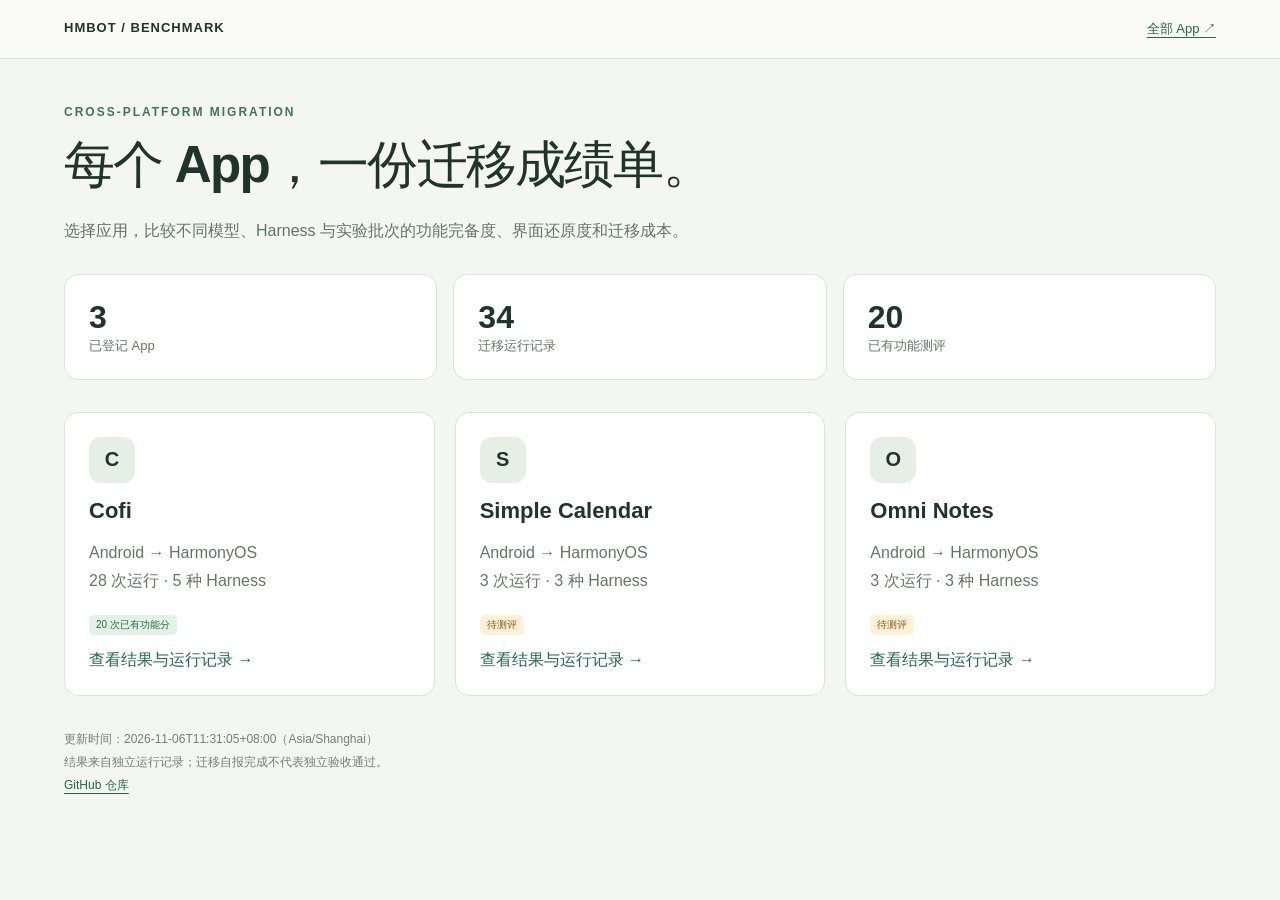
==== index.html @ f2e23b02 "Add app directory, result filters, metric sorting and score highlights" ====
<!doctype html><html lang="zh-CN"><head><meta charset="utf-8"><meta name="viewport" content="width=device-width,initial-scale=1"><title>迁移测评 · App 目录 · HMBot Benchmark</title><link rel="stylesheet" href="assets/dashboard.css"><script defer src="assets/dashboard.js"></script></head><body><header><strong>HMBOT / BENCHMARK</strong><a href="index.html">全部 App ↗</a></header><main><div class="eyebrow">CROSS-PLATFORM MIGRATION</div><h1>每个 App，一份迁移成绩单。</h1><p class="intro">选择应用，比较不同模型、Harness 与实验批次的功能完备度、界面还原度和迁移成本。</p><div class="summary"><article><b>3</b><span>已登记 App</span></article><article><b>34</b><span>迁移运行记录</span></article><article><b>20</b><span>已有功能测评</span></article></div><div class="app-grid"><a class="app-card" href="experiments/cofi-android-harmony.html"><span class="app-icon">C</span><h2>Cofi</h2><p>Android → HarmonyOS<br>28 次运行 · 5 种 Harness</p><div><span class="badge good">20 次已有功能分</span></div><span class="arrow">查看结果与运行记录 →</span></a><a class="app-card" href="experiments/simple-calendar-android-harmony.html"><span class="app-icon">S</span><h2>Simple Calendar</h2><p>Android → HarmonyOS<br>3 次运行 · 3 种 Harness</p><div><span class="badge warn">待测评</span></div><span class="arrow">查看结果与运行记录 →</span></a><a class="app-card" href="experiments/omni-notes-android-harmony.html"><span class="app-icon">O</span><h2>Omni Notes</h2><p>Android → HarmonyOS<br>3 次运行 · 3 种 Harness</p><div><span class="badge warn">待测评</span></div><span class="arrow">查看结果与运行记录 →</span></a></div><footer>更新时间：2026-11-06T11:31:05+08:00（Asia/Shanghai）<br>结果来自独立运行记录；迁移自报完成不代表独立验收通过。<br><a href="https://github.com/mig-everything/hmbot-benchmark-dashboard">GitHub 仓库</a></footer></main></body></html>
---- assets/dashboard.css ----
:root{font-family:Inter,-apple-system,BlinkMacSystemFont,"Segoe UI",sans-serif;color:#20342e;background:#f4f6f3;font-synthesis:none}*{box-sizing:border-box}body{margin:0}a{color:#236650;text-underline-offset:4px}header{border-bottom:1px solid #dbe3db;padding:20px max(24px,5vw);display:flex;justify-content:space-between;gap:20px;font-size:13px;background:#fafbf8}header strong{letter-spacing:1px}main{max-width:1600px;margin:auto;padding:46px max(24px,5vw)}.eyebrow{font-size:12px;letter-spacing:2px;color:#42735d;font-weight:700}h1{font-size:clamp(32px,4vw,52px);letter-spacing:-1.8px;margin:12px 0 16px}h2{font-size:22px;margin:0 0 12px}.intro{color:#62756b;line-height:1.85;max-width:900px}.summary{display:grid;grid-template-columns:repeat(3,1fr);gap:16px;margin:28px 0}.summary article,.app-card{padding:24px;background:white;border:1px solid #dae4d9;border-radius:14px}.summary b{font-size:32px;display:block;font-variant-numeric:tabular-nums}.summary span{color:#62756b;font-size:13px}.app-grid{display:grid;grid-template-columns:repeat(auto-fit,minmax(min(100%,280px),1fr));gap:20px;margin:32px 0}.app-card{display:flex;flex-direction:column;gap:15px;color:inherit;text-decoration:none;transition:transform .15s,border-color .15s}.app-card:hover{transform:translateY(-3px);border-color:#36795b}.app-card h2{margin:0}.app-card p{margin:0;color:#62756b;line-height:1.8}.app-card .arrow{margin-top:auto;color:#236650;font-weight:650}.app-icon{width:46px;height:46px;border-radius:12px;background:#e6efe6;display:grid;place-items:center;font-size:20px;font-weight:700}.toolbar{padding:20px;background:#fff;border:1px solid #dae4d9;border-radius:14px;display:flex;gap:16px;flex-wrap:wrap;align-items:end;margin:24px 0 16px}label{display:flex;flex-direction:column;gap:8px;font-size:12px;color:#62756b}select,input,button{font:inherit;font-size:14px;border:1px solid #cbd7cc;background:#fff;color:#20342e;border-radius:7px;padding:10px;min-height:42px}select{max-width:230px}button{cursor:pointer}button:hover{background:#edf3ec}input{width:200px}.result-meta{display:flex;justify-content:space-between;gap:16px;flex-wrap:wrap;color:#62756b;font-size:13px;margin:18px 0}.table-wrap{overflow:auto;border:1px solid #dbe3db;border-radius:14px;background:#fff}table{border-collapse:collapse;width:100%;min-width:1130px;text-align:left}th{font-size:12px;white-space:nowrap;color:#62756b;background:#eaf0e8;padding:16px;border-bottom:1px solid #dbe3db}td{padding:19px 16px;border-bottom:1px solid #edf1eb;font-size:13px;vertical-align:top;line-height:1.6}tbody tr:last-child td{border-bottom:0}tbody tr:hover{background:#fafcf8}small{display:block;color:#718076;margin-top:5px;font-size:11px}code{font-size:11px;overflow-wrap:anywhere}.score{font-size:20px;font-weight:750;font-variant-numeric:tabular-nums;white-space:nowrap}.score.high{color:#1f7951}.score.mid{color:#956716}.score.low{color:#aa4f43}.score small{font-weight:400;font-size:10px}.numeric{white-space:nowrap;font-variant-numeric:tabular-nums;font-weight:600}.missing{color:#859087;font-size:12px;font-weight:400}.badge{display:inline-block;border-radius:5px;padding:3px 7px;font-size:10px;background:#eef1ee;color:#637468;margin:4px 4px 0 0;white-space:nowrap}.badge.warn{background:#fff0d8;color:#8a5c17}.badge.danger{background:#f9e9e5;color:#9c493e}.badge.good{background:#e4f1e6;color:#287047}.badge.harness{background:#e8edf8;color:#4a6088}.bar{width:88px;height:4px;border-radius:3px;background:#e9eee7;margin-top:9px;overflow:hidden}.bar span{display:block;height:100%;background:#6c9b77}.record-details{min-width:210px;max-width:330px;color:#62756b}summary{cursor:pointer;color:#38664f}.record-details p{margin:12px 0;font-size:12px}.empty{padding:48px;text-align:center;color:#62756b;border:1px dashed #cbd7cc;border-radius:14px;background:white}.legend{font-size:12px;color:#62756b;line-height:1.8;margin:18px 0}.method{margin-top:32px;padding:24px;border:1px solid #dae4d9;border-radius:14px;background:#fafbf8;line-height:1.9;font-size:13px;color:#62756b}footer{margin-top:28px;font-size:12px;color:#718076;line-height:1.9}.sort-head{border:0;min-height:0;padding:0;background:transparent;color:inherit;font-size:12px;text-align:left}.sort-head:hover{background:transparent;color:#236650}.sort-head.active{color:#1f6749;font-weight:750}:focus-visible{outline:3px solid #8ab89b;outline-offset:3px}[hidden]{display:none!important}@media(max-width:700px){main{padding:30px 18px}header{padding:18px}.summary{gap:8px}.summary article{padding:16px}.summary b{font-size:26px}.toolbar{gap:12px;padding:16px}.toolbar label{flex:1 1 130px}select,input{max-width:100%;width:100%}.intro{font-size:14px}}
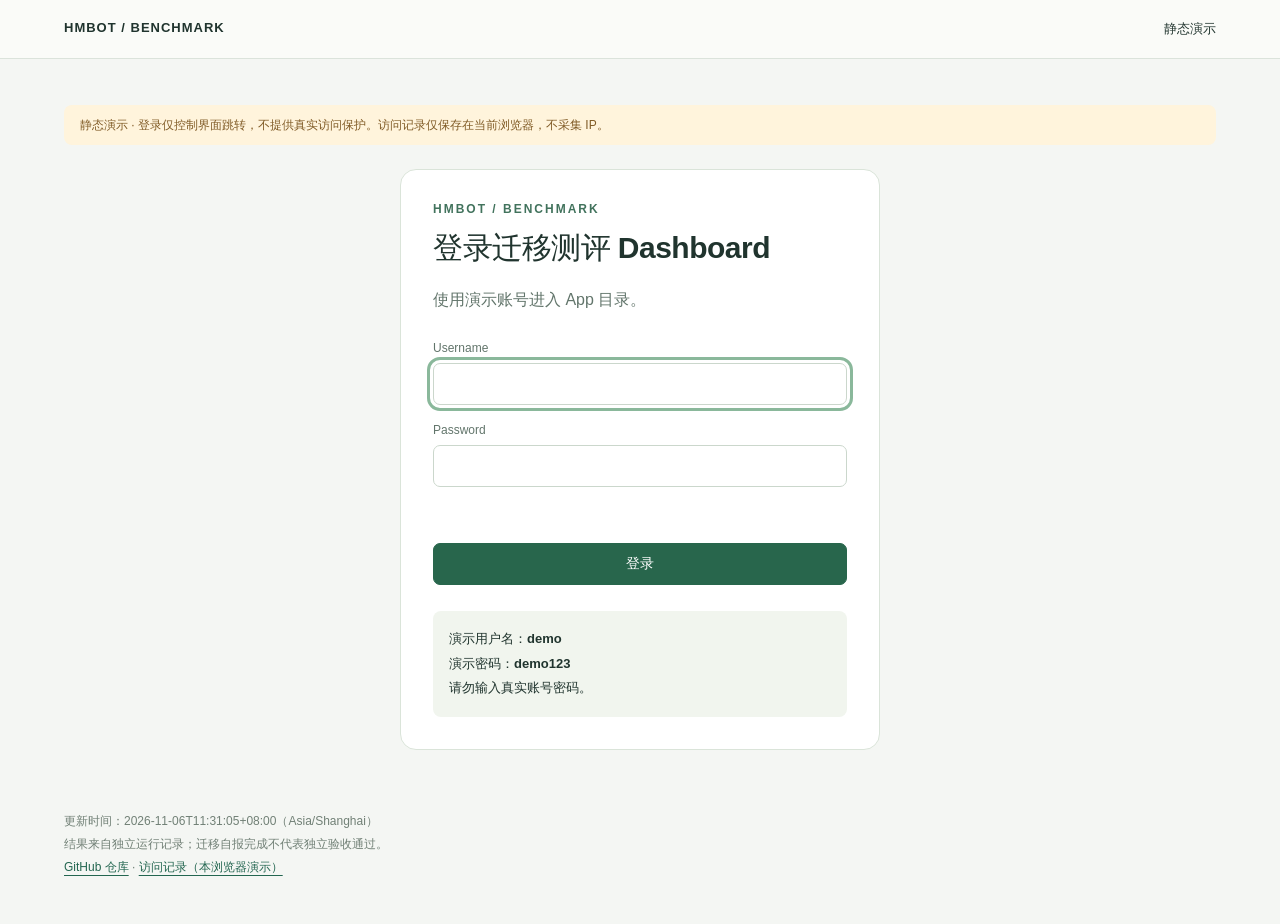
==== commit 7d1affeb: "Add static demo login and browser-local visit history" ====
--- a/index.html
+++ b/index.html
@@ -1 +1 @@
-<!doctype html><html lang="zh-CN"><head><meta charset="utf-8"><meta name="viewport" content="width=device-width,initial-scale=1"><title>迁移测评 · App 目录 · HMBot Benchmark</title><link rel="stylesheet" href="assets/dashboard.css"><script defer src="assets/dashboard.js"></script></head><body><header><strong>HMBOT / BENCHMARK</strong><a href="index.html">全部 App ↗</a></header><main><div class="eyebrow">CROSS-PLATFORM MIGRATION</div><h1>每个 App，一份迁移成绩单。</h1><p class="intro">选择应用，比较不同模型、Harness 与实验批次的功能完备度、界面还原度和迁移成本。</p><div class="summary"><article><b>3</b><span>已登记 App</span></article><article><b>34</b><span>迁移运行记录</span></article><article><b>20</b><span>已有功能测评</span></article></div><div class="app-grid"><a class="app-card" href="experiments/cofi-android-harmony.html"><span class="app-icon">C</span><h2>Cofi</h2><p>Android → HarmonyOS<br>28 次运行 · 5 种 Harness</p><div><span class="badge good">20 次已有功能分</span></div><span class="arrow">查看结果与运行记录 →</span></a><a class="app-card" href="experiments/simple-calendar-android-harmony.html"><span class="app-icon">S</span><h2>Simple Calendar</h2><p>Android → HarmonyOS<br>3 次运行 · 3 种 Harness</p><div><span class="badge warn">待测评</span></div><span class="arrow">查看结果与运行记录 →</span></a><a class="app-card" href="experiments/omni-notes-android-harmony.html"><span class="app-icon">O</span><h2>Omni Notes</h2><p>Android → HarmonyOS<br>3 次运行 · 3 种 Harness</p><div><span class="badge warn">待测评</span></div><span class="arrow">查看结果与运行记录 →</span></a></div><footer>更新时间：2026-11-06T11:31:05+08:00（Asia/Shanghai）<br>结果来自独立运行记录；迁移自报完成不代表独立验收通过。<br><a href="https://github.com/mig-everything/hmbot-benchmark-dashboard">GitHub 仓库</a></footer></main></body></html>+<!doctype html><html lang="zh-CN"><head><meta charset="utf-8"><meta name="viewport" content="width=device-width,initial-scale=1"><title>迁移测评 · App 目录 · HMBot Benchmark</title><link rel="stylesheet" href="assets/dashboard.css"><script src="assets/demo-access.js"></script><script defer src="assets/dashboard.js"></script></head><body><header><strong>HMBOT / BENCHMARK</strong><a href="index.html">全部 App ↗</a></header><main><div class="demo-notice">静态演示 · 登录仅控制界面跳转，不提供真实访问保护。访问记录仅保存在当前浏览器，不采集 IP。</div><div class="eyebrow">CROSS-PLATFORM MIGRATION</div><h1>每个 App，一份迁移成绩单。</h1><p class="intro">选择应用，比较不同模型、Harness 与实验批次的功能完备度、界面还原度和迁移成本。</p><div class="summary"><article><b>3</b><span>已登记 App</span></article><article><b>34</b><span>迁移运行记录</span></article><article><b>20</b><span>已有功能测评</span></article></div><div class="app-grid"><a class="app-card" href="experiments/cofi-android-harmony.html"><span class="app-icon">C</span><h2>Cofi</h2><p>Android → HarmonyOS<br>28 次运行 · 5 种 Harness</p><div><span class="badge good">20 次已有功能分</span></div><span class="arrow">查看结果与运行记录 →</span></a><a class="app-card" href="experiments/simple-calendar-android-harmony.html"><span class="app-icon">S</span><h2>Simple Calendar</h2><p>Android → HarmonyOS<br>3 次运行 · 3 种 Harness</p><div><span class="badge warn">待测评</span></div><span class="arrow">查看结果与运行记录 →</span></a><a class="app-card" href="experiments/omni-notes-android-harmony.html"><span class="app-icon">O</span><h2>Omni Notes</h2><p>Android → HarmonyOS<br>3 次运行 · 3 种 Harness</p><div><span class="badge warn">待测评</span></div><span class="arrow">查看结果与运行记录 →</span></a></div><footer>更新时间：2026-11-06T11:31:05+08:00（Asia/Shanghai）<br>结果来自独立运行记录；迁移自报完成不代表独立验收通过。<br><a href="https://github.com/mig-everything/hmbot-benchmark-dashboard">GitHub 仓库</a> · <a href="access-logs.html">访问记录（本浏览器演示）</a><button type="button" data-demo-logout>退出演示账号</button></footer></main></body></html>
--- a/assets/dashboard.css
+++ b/assets/dashboard.css
@@ -1 +1,2 @@
 :root{font-family:Inter,-apple-system,BlinkMacSystemFont,"Segoe UI",sans-serif;color:#20342e;background:#f4f6f3;font-synthesis:none}*{box-sizing:border-box}body{margin:0}a{color:#236650;text-underline-offset:4px}header{border-bottom:1px solid #dbe3db;padding:20px max(24px,5vw);display:flex;justify-content:space-between;gap:20px;font-size:13px;background:#fafbf8}header strong{letter-spacing:1px}main{max-width:1600px;margin:auto;padding:46px max(24px,5vw)}.eyebrow{font-size:12px;letter-spacing:2px;color:#42735d;font-weight:700}h1{font-size:clamp(32px,4vw,52px);letter-spacing:-1.8px;margin:12px 0 16px}h2{font-size:22px;margin:0 0 12px}.intro{color:#62756b;line-height:1.85;max-width:900px}.summary{display:grid;grid-template-columns:repeat(3,1fr);gap:16px;margin:28px 0}.summary article,.app-card{padding:24px;background:white;border:1px solid #dae4d9;border-radius:14px}.summary b{font-size:32px;display:block;font-variant-numeric:tabular-nums}.summary span{color:#62756b;font-size:13px}.app-grid{display:grid;grid-template-columns:repeat(auto-fit,minmax(min(100%,280px),1fr));gap:20px;margin:32px 0}.app-card{display:flex;flex-direction:column;gap:15px;color:inherit;text-decoration:none;transition:transform .15s,border-color .15s}.app-card:hover{transform:translateY(-3px);border-color:#36795b}.app-card h2{margin:0}.app-card p{margin:0;color:#62756b;line-height:1.8}.app-card .arrow{margin-top:auto;color:#236650;font-weight:650}.app-icon{width:46px;height:46px;border-radius:12px;background:#e6efe6;display:grid;place-items:center;font-size:20px;font-weight:700}.toolbar{padding:20px;background:#fff;border:1px solid #dae4d9;border-radius:14px;display:flex;gap:16px;flex-wrap:wrap;align-items:end;margin:24px 0 16px}label{display:flex;flex-direction:column;gap:8px;font-size:12px;color:#62756b}select,input,button{font:inherit;font-size:14px;border:1px solid #cbd7cc;background:#fff;color:#20342e;border-radius:7px;padding:10px;min-height:42px}select{max-width:230px}button{cursor:pointer}button:hover{background:#edf3ec}input{width:200px}.result-meta{display:flex;justify-content:space-between;gap:16px;flex-wrap:wrap;color:#62756b;font-size:13px;margin:18px 0}.table-wrap{overflow:auto;border:1px solid #dbe3db;border-radius:14px;background:#fff}table{border-collapse:collapse;width:100%;min-width:1130px;text-align:left}th{font-size:12px;white-space:nowrap;color:#62756b;background:#eaf0e8;padding:16px;border-bottom:1px solid #dbe3db}td{padding:19px 16px;border-bottom:1px solid #edf1eb;font-size:13px;vertical-align:top;line-height:1.6}tbody tr:last-child td{border-bottom:0}tbody tr:hover{background:#fafcf8}small{display:block;color:#718076;margin-top:5px;font-size:11px}code{font-size:11px;overflow-wrap:anywhere}.score{font-size:20px;font-weight:750;font-variant-numeric:tabular-nums;white-space:nowrap}.score.high{color:#1f7951}.score.mid{color:#956716}.score.low{color:#aa4f43}.score small{font-weight:400;font-size:10px}.numeric{white-space:nowrap;font-variant-numeric:tabular-nums;font-weight:600}.missing{color:#859087;font-size:12px;font-weight:400}.badge{display:inline-block;border-radius:5px;padding:3px 7px;font-size:10px;background:#eef1ee;color:#637468;margin:4px 4px 0 0;white-space:nowrap}.badge.warn{background:#fff0d8;color:#8a5c17}.badge.danger{background:#f9e9e5;color:#9c493e}.badge.good{background:#e4f1e6;color:#287047}.badge.harness{background:#e8edf8;color:#4a6088}.bar{width:88px;height:4px;border-radius:3px;background:#e9eee7;margin-top:9px;overflow:hidden}.bar span{display:block;height:100%;background:#6c9b77}.record-details{min-width:210px;max-width:330px;color:#62756b}summary{cursor:pointer;color:#38664f}.record-details p{margin:12px 0;font-size:12px}.empty{padding:48px;text-align:center;color:#62756b;border:1px dashed #cbd7cc;border-radius:14px;background:white}.legend{font-size:12px;color:#62756b;line-height:1.8;margin:18px 0}.method{margin-top:32px;padding:24px;border:1px solid #dae4d9;border-radius:14px;background:#fafbf8;line-height:1.9;font-size:13px;color:#62756b}footer{margin-top:28px;font-size:12px;color:#718076;line-height:1.9}.sort-head{border:0;min-height:0;padding:0;background:transparent;color:inherit;font-size:12px;text-align:left}.sort-head:hover{background:transparent;color:#236650}.sort-head.active{color:#1f6749;font-weight:750}:focus-visible{outline:3px solid #8ab89b;outline-offset:3px}[hidden]{display:none!important}@media(max-width:700px){main{padding:30px 18px}header{padding:18px}.summary{gap:8px}.summary article{padding:16px}.summary b{font-size:26px}.toolbar{gap:12px;padding:16px}.toolbar label{flex:1 1 130px}select,input{max-width:100%;width:100%}.intro{font-size:14px}}
+.demo-locked body{display:none}.demo-notice{font-size:12px;line-height:1.7;padding:10px 16px;background:#fff4dc;color:#805b26;border-radius:8px;margin-bottom:24px}.login-wrap{max-width:480px;margin:24px auto 60px;padding:32px;border:1px solid #dae4d9;border-radius:16px;background:white}.login-wrap h1{font-size:30px;letter-spacing:-.5px}.login-wrap form{display:grid;gap:18px;margin:26px 0}.login-wrap input{width:100%}.primary{background:#28664c;color:#fff;border-color:#28664c;font-weight:650}.primary:hover{background:#1e503a}.login-error{color:#a23c33;font-size:13px;min-height:20px;margin:0}.demo-account{background:#f1f5ee;padding:16px;border-radius:8px;line-height:1.9;font-size:13px}footer button{min-height:0;padding:3px 8px;font-size:12px;margin-left:10px}.log-actions{display:flex;gap:20px;justify-content:space-between;align-items:center;margin:24px 0;color:#62756b;font-size:13px}
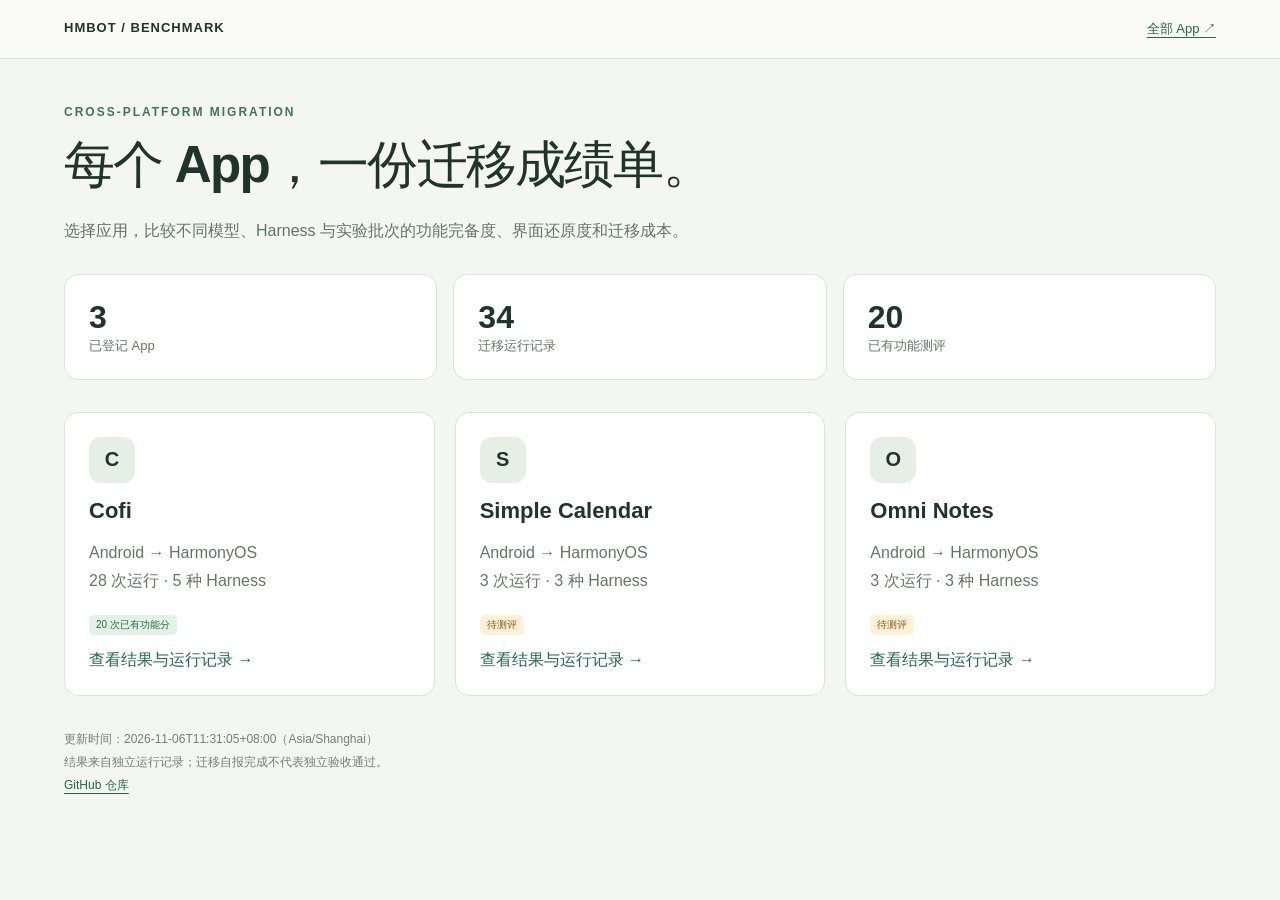
==== commit c99f5352: "Revert "Add static demo login and browser-local visit history" This reverts commit 7d1affebc52485477" ====
--- a/index.html
+++ b/index.html
@@ -1 +1 @@
-<!doctype html><html lang="zh-CN"><head><meta charset="utf-8"><meta name="viewport" content="width=device-width,initial-scale=1"><title>迁移测评 · App 目录 · HMBot Benchmark</title><link rel="stylesheet" href="assets/dashboard.css"><script src="assets/demo-access.js"></script><script defer src="assets/dashboard.js"></script></head><body><header><strong>HMBOT / BENCHMARK</strong><a href="index.html">全部 App ↗</a></header><main><div class="demo-notice">静态演示 · 登录仅控制界面跳转，不提供真实访问保护。访问记录仅保存在当前浏览器，不采集 IP。</div><div class="eyebrow">CROSS-PLATFORM MIGRATION</div><h1>每个 App，一份迁移成绩单。</h1><p class="intro">选择应用，比较不同模型、Harness 与实验批次的功能完备度、界面还原度和迁移成本。</p><div class="summary"><article><b>3</b><span>已登记 App</span></article><article><b>34</b><span>迁移运行记录</span></article><article><b>20</b><span>已有功能测评</span></article></div><div class="app-grid"><a class="app-card" href="experiments/cofi-android-harmony.html"><span class="app-icon">C</span><h2>Cofi</h2><p>Android → HarmonyOS<br>28 次运行 · 5 种 Harness</p><div><span class="badge good">20 次已有功能分</span></div><span class="arrow">查看结果与运行记录 →</span></a><a class="app-card" href="experiments/simple-calendar-android-harmony.html"><span class="app-icon">S</span><h2>Simple Calendar</h2><p>Android → HarmonyOS<br>3 次运行 · 3 种 Harness</p><div><span class="badge warn">待测评</span></div><span class="arrow">查看结果与运行记录 →</span></a><a class="app-card" href="experiments/omni-notes-android-harmony.html"><span class="app-icon">O</span><h2>Omni Notes</h2><p>Android → HarmonyOS<br>3 次运行 · 3 种 Harness</p><div><span class="badge warn">待测评</span></div><span class="arrow">查看结果与运行记录 →</span></a></div><footer>更新时间：2026-11-06T11:31:05+08:00（Asia/Shanghai）<br>结果来自独立运行记录；迁移自报完成不代表独立验收通过。<br><a href="https://github.com/mig-everything/hmbot-benchmark-dashboard">GitHub 仓库</a> · <a href="access-logs.html">访问记录（本浏览器演示）</a><button type="button" data-demo-logout>退出演示账号</button></footer></main></body></html>+<!doctype html><html lang="zh-CN"><head><meta charset="utf-8"><meta name="viewport" content="width=device-width,initial-scale=1"><title>迁移测评 · App 目录 · HMBot Benchmark</title><link rel="stylesheet" href="assets/dashboard.css"><script defer src="assets/dashboard.js"></script></head><body><header><strong>HMBOT / BENCHMARK</strong><a href="index.html">全部 App ↗</a></header><main><div class="eyebrow">CROSS-PLATFORM MIGRATION</div><h1>每个 App，一份迁移成绩单。</h1><p class="intro">选择应用，比较不同模型、Harness 与实验批次的功能完备度、界面还原度和迁移成本。</p><div class="summary"><article><b>3</b><span>已登记 App</span></article><article><b>34</b><span>迁移运行记录</span></article><article><b>20</b><span>已有功能测评</span></article></div><div class="app-grid"><a class="app-card" href="experiments/cofi-android-harmony.html"><span class="app-icon">C</span><h2>Cofi</h2><p>Android → HarmonyOS<br>28 次运行 · 5 种 Harness</p><div><span class="badge good">20 次已有功能分</span></div><span class="arrow">查看结果与运行记录 →</span></a><a class="app-card" href="experiments/simple-calendar-android-harmony.html"><span class="app-icon">S</span><h2>Simple Calendar</h2><p>Android → HarmonyOS<br>3 次运行 · 3 种 Harness</p><div><span class="badge warn">待测评</span></div><span class="arrow">查看结果与运行记录 →</span></a><a class="app-card" href="experiments/omni-notes-android-harmony.html"><span class="app-icon">O</span><h2>Omni Notes</h2><p>Android → HarmonyOS<br>3 次运行 · 3 种 Harness</p><div><span class="badge warn">待测评</span></div><span class="arrow">查看结果与运行记录 →</span></a></div><footer>更新时间：2026-11-06T11:31:05+08:00（Asia/Shanghai）<br>结果来自独立运行记录；迁移自报完成不代表独立验收通过。<br><a href="https://github.com/mig-everything/hmbot-benchmark-dashboard">GitHub 仓库</a></footer></main></body></html>
--- a/assets/dashboard.css
+++ b/assets/dashboard.css
@@ -1,2 +1 @@
 :root{font-family:Inter,-apple-system,BlinkMacSystemFont,"Segoe UI",sans-serif;color:#20342e;background:#f4f6f3;font-synthesis:none}*{box-sizing:border-box}body{margin:0}a{color:#236650;text-underline-offset:4px}header{border-bottom:1px solid #dbe3db;padding:20px max(24px,5vw);display:flex;justify-content:space-between;gap:20px;font-size:13px;background:#fafbf8}header strong{letter-spacing:1px}main{max-width:1600px;margin:auto;padding:46px max(24px,5vw)}.eyebrow{font-size:12px;letter-spacing:2px;color:#42735d;font-weight:700}h1{font-size:clamp(32px,4vw,52px);letter-spacing:-1.8px;margin:12px 0 16px}h2{font-size:22px;margin:0 0 12px}.intro{color:#62756b;line-height:1.85;max-width:900px}.summary{display:grid;grid-template-columns:repeat(3,1fr);gap:16px;margin:28px 0}.summary article,.app-card{padding:24px;background:white;border:1px solid #dae4d9;border-radius:14px}.summary b{font-size:32px;display:block;font-variant-numeric:tabular-nums}.summary span{color:#62756b;font-size:13px}.app-grid{display:grid;grid-template-columns:repeat(auto-fit,minmax(min(100%,280px),1fr));gap:20px;margin:32px 0}.app-card{display:flex;flex-direction:column;gap:15px;color:inherit;text-decoration:none;transition:transform .15s,border-color .15s}.app-card:hover{transform:translateY(-3px);border-color:#36795b}.app-card h2{margin:0}.app-card p{margin:0;color:#62756b;line-height:1.8}.app-card .arrow{margin-top:auto;color:#236650;font-weight:650}.app-icon{width:46px;height:46px;border-radius:12px;background:#e6efe6;display:grid;place-items:center;font-size:20px;font-weight:700}.toolbar{padding:20px;background:#fff;border:1px solid #dae4d9;border-radius:14px;display:flex;gap:16px;flex-wrap:wrap;align-items:end;margin:24px 0 16px}label{display:flex;flex-direction:column;gap:8px;font-size:12px;color:#62756b}select,input,button{font:inherit;font-size:14px;border:1px solid #cbd7cc;background:#fff;color:#20342e;border-radius:7px;padding:10px;min-height:42px}select{max-width:230px}button{cursor:pointer}button:hover{background:#edf3ec}input{width:200px}.result-meta{display:flex;justify-content:space-between;gap:16px;flex-wrap:wrap;color:#62756b;font-size:13px;margin:18px 0}.table-wrap{overflow:auto;border:1px solid #dbe3db;border-radius:14px;background:#fff}table{border-collapse:collapse;width:100%;min-width:1130px;text-align:left}th{font-size:12px;white-space:nowrap;color:#62756b;background:#eaf0e8;padding:16px;border-bottom:1px solid #dbe3db}td{padding:19px 16px;border-bottom:1px solid #edf1eb;font-size:13px;vertical-align:top;line-height:1.6}tbody tr:last-child td{border-bottom:0}tbody tr:hover{background:#fafcf8}small{display:block;color:#718076;margin-top:5px;font-size:11px}code{font-size:11px;overflow-wrap:anywhere}.score{font-size:20px;font-weight:750;font-variant-numeric:tabular-nums;white-space:nowrap}.score.high{color:#1f7951}.score.mid{color:#956716}.score.low{color:#aa4f43}.score small{font-weight:400;font-size:10px}.numeric{white-space:nowrap;font-variant-numeric:tabular-nums;font-weight:600}.missing{color:#859087;font-size:12px;font-weight:400}.badge{display:inline-block;border-radius:5px;padding:3px 7px;font-size:10px;background:#eef1ee;color:#637468;margin:4px 4px 0 0;white-space:nowrap}.badge.warn{background:#fff0d8;color:#8a5c17}.badge.danger{background:#f9e9e5;color:#9c493e}.badge.good{background:#e4f1e6;color:#287047}.badge.harness{background:#e8edf8;color:#4a6088}.bar{width:88px;height:4px;border-radius:3px;background:#e9eee7;margin-top:9px;overflow:hidden}.bar span{display:block;height:100%;background:#6c9b77}.record-details{min-width:210px;max-width:330px;color:#62756b}summary{cursor:pointer;color:#38664f}.record-details p{margin:12px 0;font-size:12px}.empty{padding:48px;text-align:center;color:#62756b;border:1px dashed #cbd7cc;border-radius:14px;background:white}.legend{font-size:12px;color:#62756b;line-height:1.8;margin:18px 0}.method{margin-top:32px;padding:24px;border:1px solid #dae4d9;border-radius:14px;background:#fafbf8;line-height:1.9;font-size:13px;color:#62756b}footer{margin-top:28px;font-size:12px;color:#718076;line-height:1.9}.sort-head{border:0;min-height:0;padding:0;background:transparent;color:inherit;font-size:12px;text-align:left}.sort-head:hover{background:transparent;color:#236650}.sort-head.active{color:#1f6749;font-weight:750}:focus-visible{outline:3px solid #8ab89b;outline-offset:3px}[hidden]{display:none!important}@media(max-width:700px){main{padding:30px 18px}header{padding:18px}.summary{gap:8px}.summary article{padding:16px}.summary b{font-size:26px}.toolbar{gap:12px;padding:16px}.toolbar label{flex:1 1 130px}select,input{max-width:100%;width:100%}.intro{font-size:14px}}
-.demo-locked body{display:none}.demo-notice{font-size:12px;line-height:1.7;padding:10px 16px;background:#fff4dc;color:#805b26;border-radius:8px;margin-bottom:24px}.login-wrap{max-width:480px;margin:24px auto 60px;padding:32px;border:1px solid #dae4d9;border-radius:16px;background:white}.login-wrap h1{font-size:30px;letter-spacing:-.5px}.login-wrap form{display:grid;gap:18px;margin:26px 0}.login-wrap input{width:100%}.primary{background:#28664c;color:#fff;border-color:#28664c;font-weight:650}.primary:hover{background:#1e503a}.login-error{color:#a23c33;font-size:13px;min-height:20px;margin:0}.demo-account{background:#f1f5ee;padding:16px;border-radius:8px;line-height:1.9;font-size:13px}footer button{min-height:0;padding:3px 8px;font-size:12px;margin-left:10px}.log-actions{display:flex;gap:20px;justify-content:space-between;align-items:center;margin:24px 0;color:#62756b;font-size:13px}
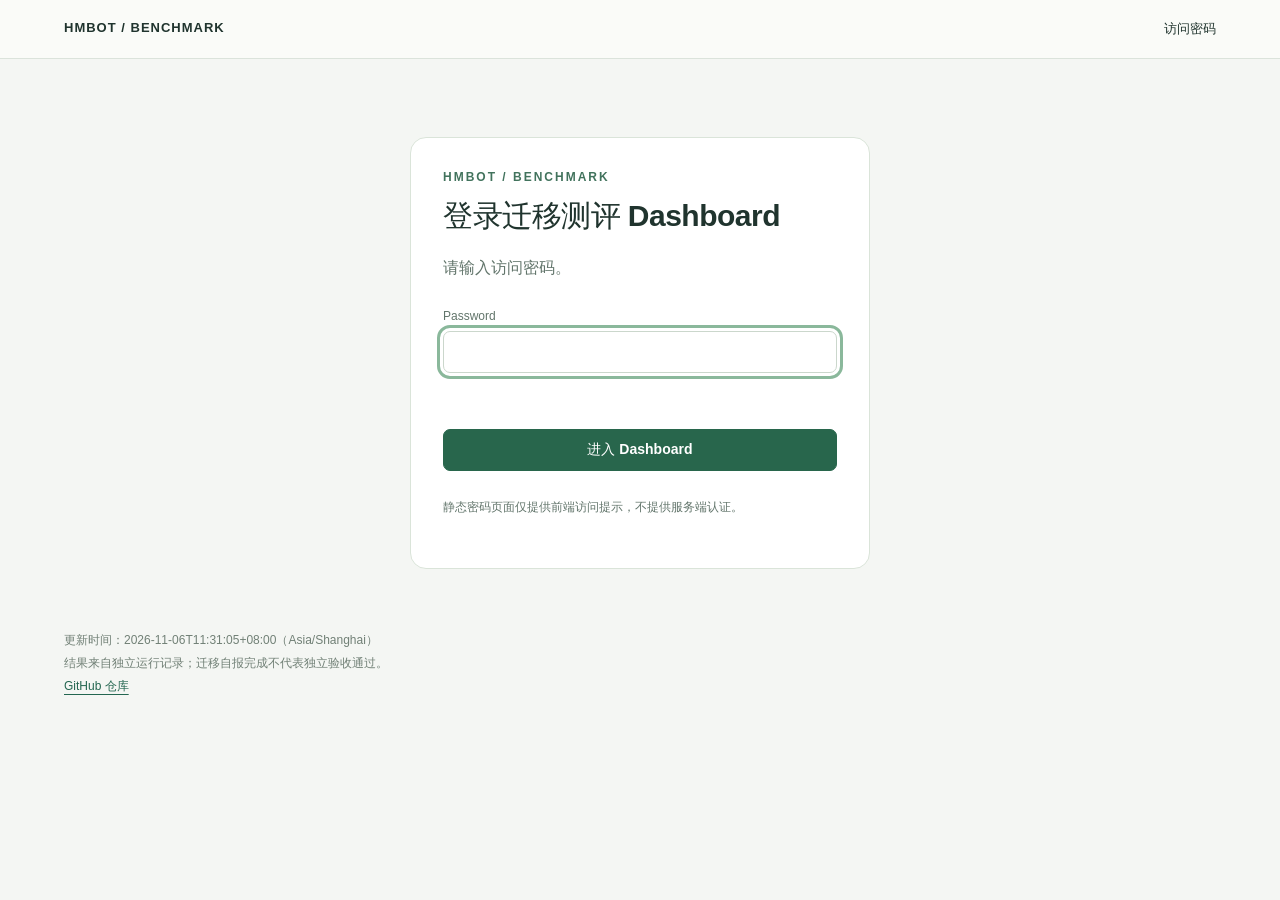
==== commit 770d2403: "Add static password prompt for dashboard access" ====
--- a/index.html
+++ b/index.html
@@ -1 +1 @@
-<!doctype html><html lang="zh-CN"><head><meta charset="utf-8"><meta name="viewport" content="width=device-width,initial-scale=1"><title>迁移测评 · App 目录 · HMBot Benchmark</title><link rel="stylesheet" href="assets/dashboard.css"><script defer src="assets/dashboard.js"></script></head><body><header><strong>HMBOT / BENCHMARK</strong><a href="index.html">全部 App ↗</a></header><main><div class="eyebrow">CROSS-PLATFORM MIGRATION</div><h1>每个 App，一份迁移成绩单。</h1><p class="intro">选择应用，比较不同模型、Harness 与实验批次的功能完备度、界面还原度和迁移成本。</p><div class="summary"><article><b>3</b><span>已登记 App</span></article><article><b>34</b><span>迁移运行记录</span></article><article><b>20</b><span>已有功能测评</span></article></div><div class="app-grid"><a class="app-card" href="experiments/cofi-android-harmony.html"><span class="app-icon">C</span><h2>Cofi</h2><p>Android → HarmonyOS<br>28 次运行 · 5 种 Harness</p><div><span class="badge good">20 次已有功能分</span></div><span class="arrow">查看结果与运行记录 →</span></a><a class="app-card" href="experiments/simple-calendar-android-harmony.html"><span class="app-icon">S</span><h2>Simple Calendar</h2><p>Android → HarmonyOS<br>3 次运行 · 3 种 Harness</p><div><span class="badge warn">待测评</span></div><span class="arrow">查看结果与运行记录 →</span></a><a class="app-card" href="experiments/omni-notes-android-harmony.html"><span class="app-icon">O</span><h2>Omni Notes</h2><p>Android → HarmonyOS<br>3 次运行 · 3 种 Harness</p><div><span class="badge warn">待测评</span></div><span class="arrow">查看结果与运行记录 →</span></a></div><footer>更新时间：2026-11-06T11:31:05+08:00（Asia/Shanghai）<br>结果来自独立运行记录；迁移自报完成不代表独立验收通过。<br><a href="https://github.com/mig-everything/hmbot-benchmark-dashboard">GitHub 仓库</a></footer></main></body></html>+<!doctype html><html lang="zh-CN"><head><meta charset="utf-8"><meta name="viewport" content="width=device-width,initial-scale=1"><title>迁移测评 · App 目录 · HMBot Benchmark</title><link rel="stylesheet" href="assets/dashboard.css"><script src="assets/static-login.js"></script><script defer src="assets/dashboard.js"></script></head><body><header><strong>HMBOT / BENCHMARK</strong><a href="index.html">全部 App ↗</a></header><main><div class="eyebrow">CROSS-PLATFORM MIGRATION</div><h1>每个 App，一份迁移成绩单。</h1><p class="intro">选择应用，比较不同模型、Harness 与实验批次的功能完备度、界面还原度和迁移成本。</p><div class="summary"><article><b>3</b><span>已登记 App</span></article><article><b>34</b><span>迁移运行记录</span></article><article><b>20</b><span>已有功能测评</span></article></div><div class="app-grid"><a class="app-card" href="experiments/cofi-android-harmony.html"><span class="app-icon">C</span><h2>Cofi</h2><p>Android → HarmonyOS<br>28 次运行 · 5 种 Harness</p><div><span class="badge good">20 次已有功能分</span></div><span class="arrow">查看结果与运行记录 →</span></a><a class="app-card" href="experiments/simple-calendar-android-harmony.html"><span class="app-icon">S</span><h2>Simple Calendar</h2><p>Android → HarmonyOS<br>3 次运行 · 3 种 Harness</p><div><span class="badge warn">待测评</span></div><span class="arrow">查看结果与运行记录 →</span></a><a class="app-card" href="experiments/omni-notes-android-harmony.html"><span class="app-icon">O</span><h2>Omni Notes</h2><p>Android → HarmonyOS<br>3 次运行 · 3 种 Harness</p><div><span class="badge warn">待测评</span></div><span class="arrow">查看结果与运行记录 →</span></a></div><footer>更新时间：2026-11-06T11:31:05+08:00（Asia/Shanghai）<br>结果来自独立运行记录；迁移自报完成不代表独立验收通过。<br><a href="https://github.com/mig-everything/hmbot-benchmark-dashboard">GitHub 仓库</a><button type="button" data-logout>退出登录</button></footer></main></body></html>
--- a/assets/dashboard.css
+++ b/assets/dashboard.css
@@ -1 +1,2 @@
 :root{font-family:Inter,-apple-system,BlinkMacSystemFont,"Segoe UI",sans-serif;color:#20342e;background:#f4f6f3;font-synthesis:none}*{box-sizing:border-box}body{margin:0}a{color:#236650;text-underline-offset:4px}header{border-bottom:1px solid #dbe3db;padding:20px max(24px,5vw);display:flex;justify-content:space-between;gap:20px;font-size:13px;background:#fafbf8}header strong{letter-spacing:1px}main{max-width:1600px;margin:auto;padding:46px max(24px,5vw)}.eyebrow{font-size:12px;letter-spacing:2px;color:#42735d;font-weight:700}h1{font-size:clamp(32px,4vw,52px);letter-spacing:-1.8px;margin:12px 0 16px}h2{font-size:22px;margin:0 0 12px}.intro{color:#62756b;line-height:1.85;max-width:900px}.summary{display:grid;grid-template-columns:repeat(3,1fr);gap:16px;margin:28px 0}.summary article,.app-card{padding:24px;background:white;border:1px solid #dae4d9;border-radius:14px}.summary b{font-size:32px;display:block;font-variant-numeric:tabular-nums}.summary span{color:#62756b;font-size:13px}.app-grid{display:grid;grid-template-columns:repeat(auto-fit,minmax(min(100%,280px),1fr));gap:20px;margin:32px 0}.app-card{display:flex;flex-direction:column;gap:15px;color:inherit;text-decoration:none;transition:transform .15s,border-color .15s}.app-card:hover{transform:translateY(-3px);border-color:#36795b}.app-card h2{margin:0}.app-card p{margin:0;color:#62756b;line-height:1.8}.app-card .arrow{margin-top:auto;color:#236650;font-weight:650}.app-icon{width:46px;height:46px;border-radius:12px;background:#e6efe6;display:grid;place-items:center;font-size:20px;font-weight:700}.toolbar{padding:20px;background:#fff;border:1px solid #dae4d9;border-radius:14px;display:flex;gap:16px;flex-wrap:wrap;align-items:end;margin:24px 0 16px}label{display:flex;flex-direction:column;gap:8px;font-size:12px;color:#62756b}select,input,button{font:inherit;font-size:14px;border:1px solid #cbd7cc;background:#fff;color:#20342e;border-radius:7px;padding:10px;min-height:42px}select{max-width:230px}button{cursor:pointer}button:hover{background:#edf3ec}input{width:200px}.result-meta{display:flex;justify-content:space-between;gap:16px;flex-wrap:wrap;color:#62756b;font-size:13px;margin:18px 0}.table-wrap{overflow:auto;border:1px solid #dbe3db;border-radius:14px;background:#fff}table{border-collapse:collapse;width:100%;min-width:1130px;text-align:left}th{font-size:12px;white-space:nowrap;color:#62756b;background:#eaf0e8;padding:16px;border-bottom:1px solid #dbe3db}td{padding:19px 16px;border-bottom:1px solid #edf1eb;font-size:13px;vertical-align:top;line-height:1.6}tbody tr:last-child td{border-bottom:0}tbody tr:hover{background:#fafcf8}small{display:block;color:#718076;margin-top:5px;font-size:11px}code{font-size:11px;overflow-wrap:anywhere}.score{font-size:20px;font-weight:750;font-variant-numeric:tabular-nums;white-space:nowrap}.score.high{color:#1f7951}.score.mid{color:#956716}.score.low{color:#aa4f43}.score small{font-weight:400;font-size:10px}.numeric{white-space:nowrap;font-variant-numeric:tabular-nums;font-weight:600}.missing{color:#859087;font-size:12px;font-weight:400}.badge{display:inline-block;border-radius:5px;padding:3px 7px;font-size:10px;background:#eef1ee;color:#637468;margin:4px 4px 0 0;white-space:nowrap}.badge.warn{background:#fff0d8;color:#8a5c17}.badge.danger{background:#f9e9e5;color:#9c493e}.badge.good{background:#e4f1e6;color:#287047}.badge.harness{background:#e8edf8;color:#4a6088}.bar{width:88px;height:4px;border-radius:3px;background:#e9eee7;margin-top:9px;overflow:hidden}.bar span{display:block;height:100%;background:#6c9b77}.record-details{min-width:210px;max-width:330px;color:#62756b}summary{cursor:pointer;color:#38664f}.record-details p{margin:12px 0;font-size:12px}.empty{padding:48px;text-align:center;color:#62756b;border:1px dashed #cbd7cc;border-radius:14px;background:white}.legend{font-size:12px;color:#62756b;line-height:1.8;margin:18px 0}.method{margin-top:32px;padding:24px;border:1px solid #dae4d9;border-radius:14px;background:#fafbf8;line-height:1.9;font-size:13px;color:#62756b}footer{margin-top:28px;font-size:12px;color:#718076;line-height:1.9}.sort-head{border:0;min-height:0;padding:0;background:transparent;color:inherit;font-size:12px;text-align:left}.sort-head:hover{background:transparent;color:#236650}.sort-head.active{color:#1f6749;font-weight:750}:focus-visible{outline:3px solid #8ab89b;outline-offset:3px}[hidden]{display:none!important}@media(max-width:700px){main{padding:30px 18px}header{padding:18px}.summary{gap:8px}.summary article{padding:16px}.summary b{font-size:26px}.toolbar{gap:12px;padding:16px}.toolbar label{flex:1 1 130px}select,input{max-width:100%;width:100%}.intro{font-size:14px}}
+.login-locked body{display:none}.login-wrap{max-width:460px;margin:32px auto 60px;padding:32px;border:1px solid #dae4d9;border-radius:16px;background:white}.login-wrap h1{font-size:30px;letter-spacing:-.5px}.login-wrap form{display:grid;gap:18px;margin:26px 0}.login-wrap input{width:100%}.login-primary{background:#28664c;color:#fff;border-color:#28664c;font-weight:650}.login-primary:hover{background:#1e503a}.login-error{color:#a23c33;font-size:13px;min-height:20px;margin:0}footer button{min-height:0;padding:3px 8px;font-size:12px;margin-left:10px}
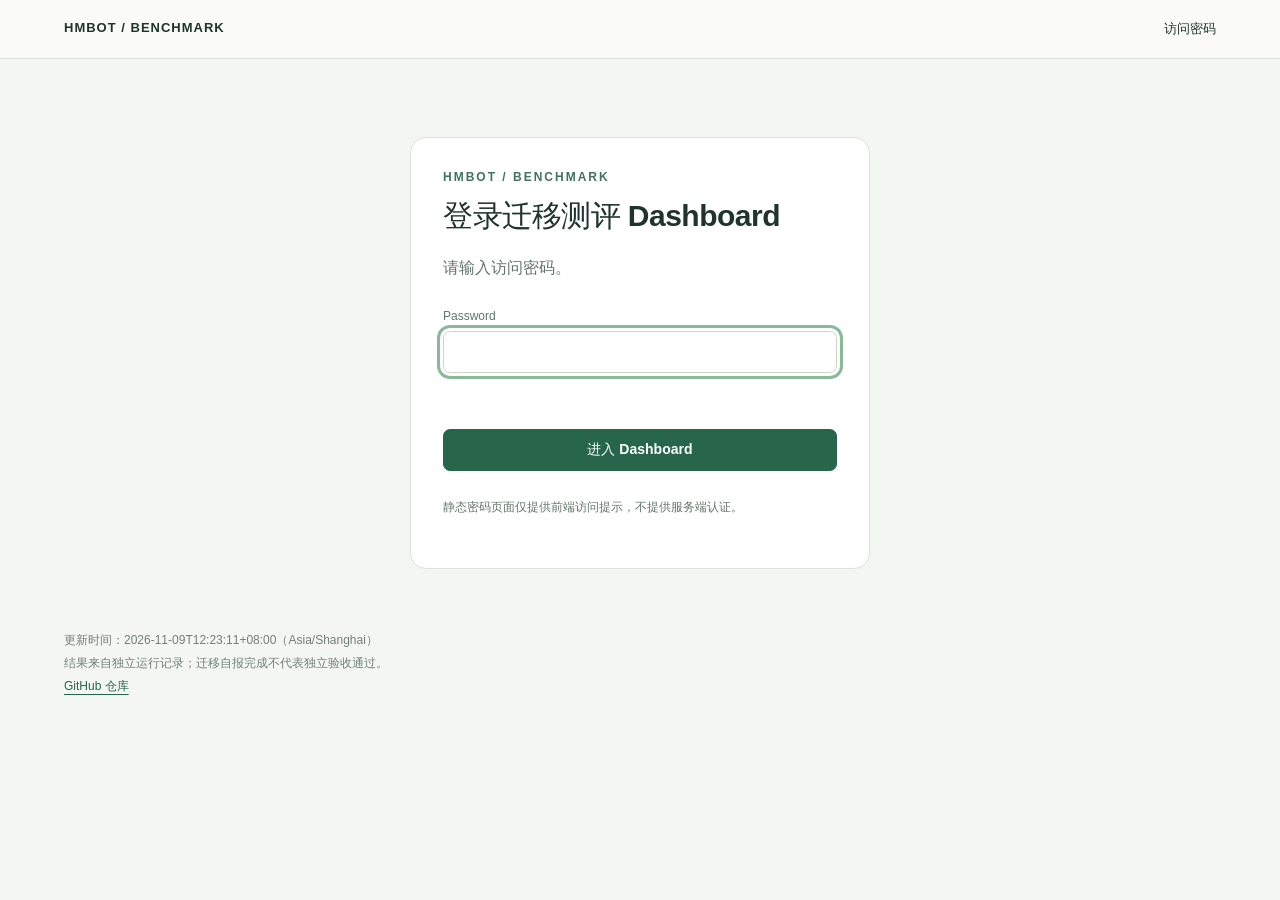
==== commit cc5dafd5: "Regenerate migration dashboard from published results" ====
--- a/index.html
+++ b/index.html
@@ -1 +1 @@
-<!doctype html><html lang="zh-CN"><head><meta charset="utf-8"><meta name="viewport" content="width=device-width,initial-scale=1"><title>迁移测评 · App 目录 · HMBot Benchmark</title><link rel="stylesheet" href="assets/dashboard.css"><script src="assets/static-login.js"></script><script defer src="assets/dashboard.js"></script></head><body><header><strong>HMBOT / BENCHMARK</strong><a href="index.html">全部 App ↗</a></header><main><div class="eyebrow">CROSS-PLATFORM MIGRATION</div><h1>每个 App，一份迁移成绩单。</h1><p class="intro">选择应用，比较不同模型、Harness 与实验批次的功能完备度、界面还原度和迁移成本。</p><div class="summary"><article><b>3</b><span>已登记 App</span></article><article><b>34</b><span>迁移运行记录</span></article><article><b>20</b><span>已有功能测评</span></article></div><div class="app-grid"><a class="app-card" href="experiments/cofi-android-harmony.html"><span class="app-icon">C</span><h2>Cofi</h2><p>Android → HarmonyOS<br>28 次运行 · 5 种 Harness</p><div><span class="badge good">20 次已有功能分</span></div><span class="arrow">查看结果与运行记录 →</span></a><a class="app-card" href="experiments/simple-calendar-android-harmony.html"><span class="app-icon">S</span><h2>Simple Calendar</h2><p>Android → HarmonyOS<br>3 次运行 · 3 种 Harness</p><div><span class="badge warn">待测评</span></div><span class="arrow">查看结果与运行记录 →</span></a><a class="app-card" href="experiments/omni-notes-android-harmony.html"><span class="app-icon">O</span><h2>Omni Notes</h2><p>Android → HarmonyOS<br>3 次运行 · 3 种 Harness</p><div><span class="badge warn">待测评</span></div><span class="arrow">查看结果与运行记录 →</span></a></div><footer>更新时间：2026-11-06T11:31:05+08:00（Asia/Shanghai）<br>结果来自独立运行记录；迁移自报完成不代表独立验收通过。<br><a href="https://github.com/mig-everything/hmbot-benchmark-dashboard">GitHub 仓库</a><button type="button" data-logout>退出登录</button></footer></main></body></html>+<!doctype html><html lang="zh-CN"><head><meta charset="utf-8"><meta name="viewport" content="width=device-width,initial-scale=1"><title>迁移测评 · App 目录 · HMBot Benchmark</title><link rel="stylesheet" href="assets/dashboard.css"><script src="assets/static-login.js"></script><script defer src="assets/dashboard.js"></script></head><body><header><strong>HMBOT / BENCHMARK</strong><a href="index.html">全部 App ↗</a></header><main><div class="eyebrow">CROSS-PLATFORM MIGRATION</div><h1>每个 App，一份迁移成绩单。</h1><p class="intro">选择应用，比较不同模型、Harness 与实验批次的功能完备度、界面还原度和迁移成本。</p><div class="summary"><article><b>3</b><span>已登记 App</span></article><article><b>34</b><span>迁移运行记录</span></article><article><b>26</b><span>已有功能测评</span></article></div><div class="app-grid"><a class="app-card" href="experiments/cofi-android-harmony.html"><span class="app-icon">C</span><h2>Cofi</h2><p>Android → HarmonyOS<br>28 次运行 · 5 种 Harness</p><div><span class="badge good">23 次已有功能分</span></div><span class="arrow">查看结果与运行记录 →</span></a><a class="app-card" href="experiments/simple-calendar-android-harmony.html"><span class="app-icon">S</span><h2>Simple Calendar</h2><p>Android → HarmonyOS<br>3 次运行 · 3 种 Harness</p><div><span class="badge good">3 次已有功能分</span></div><span class="arrow">查看结果与运行记录 →</span></a><a class="app-card" href="experiments/omni-notes-android-harmony.html"><span class="app-icon">O</span><h2>Omni Notes</h2><p>Android → HarmonyOS<br>3 次运行 · 3 种 Harness</p><div><span class="badge warn">待测评</span></div><span class="arrow">查看结果与运行记录 →</span></a></div><footer>更新时间：2026-11-09T12:23:11+08:00（Asia/Shanghai）<br>结果来自独立运行记录；迁移自报完成不代表独立验收通过。<br><a href="https://github.com/mig-everything/hmbot-benchmark-dashboard">GitHub 仓库</a><button type="button" data-logout>退出登录</button></footer></main></body></html>
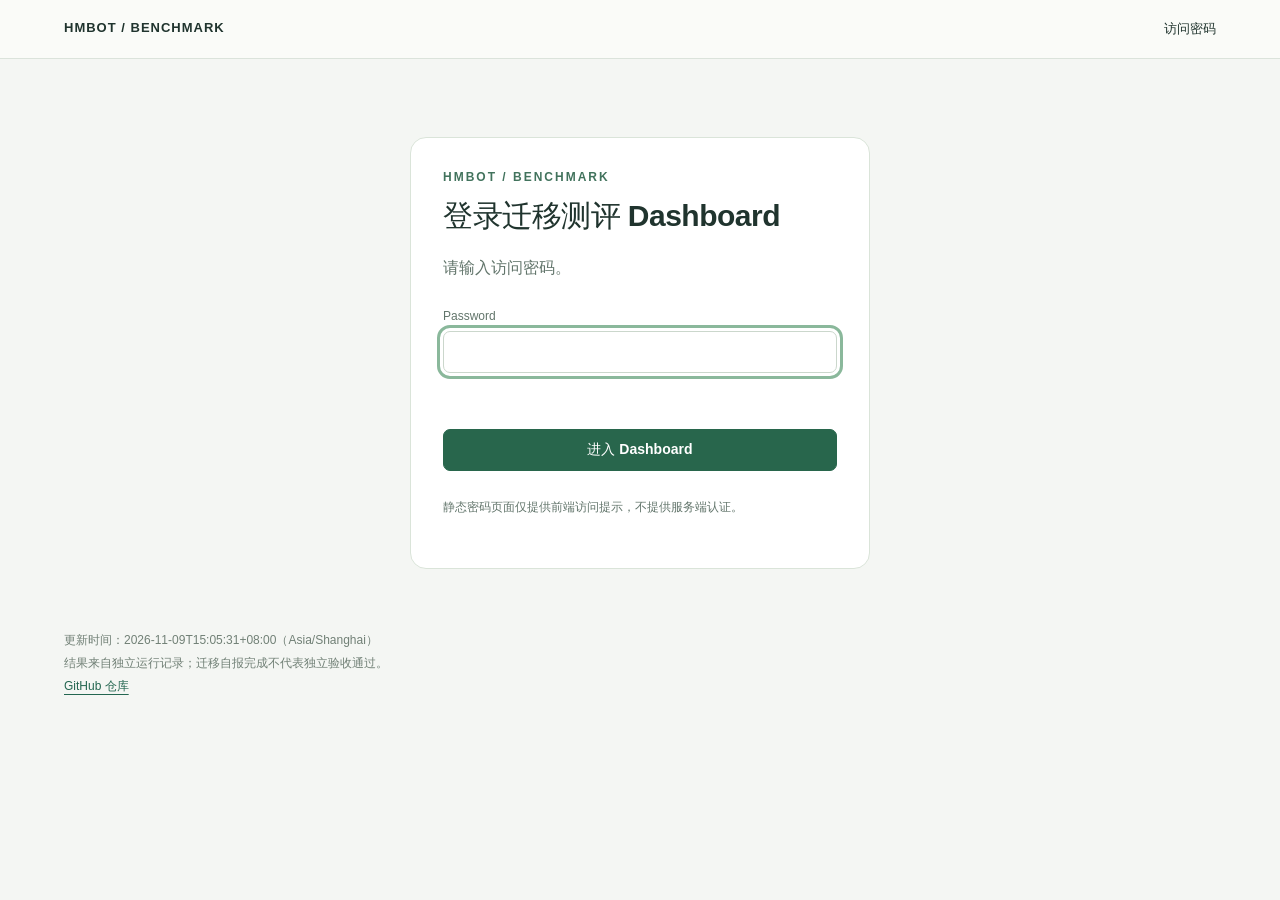
==== commit 8df75e94: "Regenerate migration dashboard from published results" ====
--- a/index.html
+++ b/index.html
@@ -1 +1 @@
-<!doctype html><html lang="zh-CN"><head><meta charset="utf-8"><meta name="viewport" content="width=device-width,initial-scale=1"><title>迁移测评 · App 目录 · HMBot Benchmark</title><link rel="stylesheet" href="assets/dashboard.css"><script src="assets/static-login.js"></script><script defer src="assets/dashboard.js"></script></head><body><header><strong>HMBOT / BENCHMARK</strong><a href="index.html">全部 App ↗</a></header><main><div class="eyebrow">CROSS-PLATFORM MIGRATION</div><h1>每个 App，一份迁移成绩单。</h1><p class="intro">选择应用，比较不同模型、Harness 与实验批次的功能完备度、界面还原度和迁移成本。</p><div class="summary"><article><b>3</b><span>已登记 App</span></article><article><b>34</b><span>迁移运行记录</span></article><article><b>26</b><span>已有功能测评</span></article></div><div class="app-grid"><a class="app-card" href="experiments/cofi-android-harmony.html"><span class="app-icon">C</span><h2>Cofi</h2><p>Android → HarmonyOS<br>28 次运行 · 5 种 Harness</p><div><span class="badge good">23 次已有功能分</span></div><span class="arrow">查看结果与运行记录 →</span></a><a class="app-card" href="experiments/simple-calendar-android-harmony.html"><span class="app-icon">S</span><h2>Simple Calendar</h2><p>Android → HarmonyOS<br>3 次运行 · 3 种 Harness</p><div><span class="badge good">3 次已有功能分</span></div><span class="arrow">查看结果与运行记录 →</span></a><a class="app-card" href="experiments/omni-notes-android-harmony.html"><span class="app-icon">O</span><h2>Omni Notes</h2><p>Android → HarmonyOS<br>3 次运行 · 3 种 Harness</p><div><span class="badge warn">待测评</span></div><span class="arrow">查看结果与运行记录 →</span></a></div><footer>更新时间：2026-11-09T12:23:11+08:00（Asia/Shanghai）<br>结果来自独立运行记录；迁移自报完成不代表独立验收通过。<br><a href="https://github.com/mig-everything/hmbot-benchmark-dashboard">GitHub 仓库</a><button type="button" data-logout>退出登录</button></footer></main></body></html>+<!doctype html><html lang="zh-CN"><head><meta charset="utf-8"><meta name="viewport" content="width=device-width,initial-scale=1"><title>迁移测评 · App 目录 · HMBot Benchmark</title><link rel="stylesheet" href="assets/dashboard.css"><script src="assets/static-login.js"></script><script defer src="assets/dashboard.js"></script></head><body><header><strong>HMBOT / BENCHMARK</strong><a href="index.html">全部 App ↗</a></header><main><div class="eyebrow">CROSS-PLATFORM MIGRATION</div><h1>每个 App，一份迁移成绩单。</h1><p class="intro">选择应用，比较不同模型、Harness 与实验批次的功能完备度、界面还原度和迁移成本。</p><div class="summary"><article><b>3</b><span>已登记 App</span></article><article><b>37</b><span>迁移运行记录</span></article><article><b>29</b><span>已有功能测评</span></article></div><div class="app-grid"><a class="app-card" href="experiments/cofi-android-harmony.html"><span class="app-icon">C</span><h2>Cofi</h2><p>Android → HarmonyOS<br>31 次运行 · 5 种 Harness</p><div><span class="badge good">26 次已有功能分</span></div><span class="arrow">查看结果与运行记录 →</span></a><a class="app-card" href="experiments/simple-calendar-android-harmony.html"><span class="app-icon">S</span><h2>Simple Calendar</h2><p>Android → HarmonyOS<br>3 次运行 · 3 种 Harness</p><div><span class="badge good">3 次已有功能分</span></div><span class="arrow">查看结果与运行记录 →</span></a><a class="app-card" href="experiments/omni-notes-android-harmony.html"><span class="app-icon">O</span><h2>Omni Notes</h2><p>Android → HarmonyOS<br>3 次运行 · 3 种 Harness</p><div><span class="badge warn">待测评</span></div><span class="arrow">查看结果与运行记录 →</span></a></div><footer>更新时间：2026-11-09T15:05:31+08:00（Asia/Shanghai）<br>结果来自独立运行记录；迁移自报完成不代表独立验收通过。<br><a href="https://github.com/mig-everything/hmbot-benchmark-dashboard">GitHub 仓库</a><button type="button" data-logout>退出登录</button></footer></main></body></html>
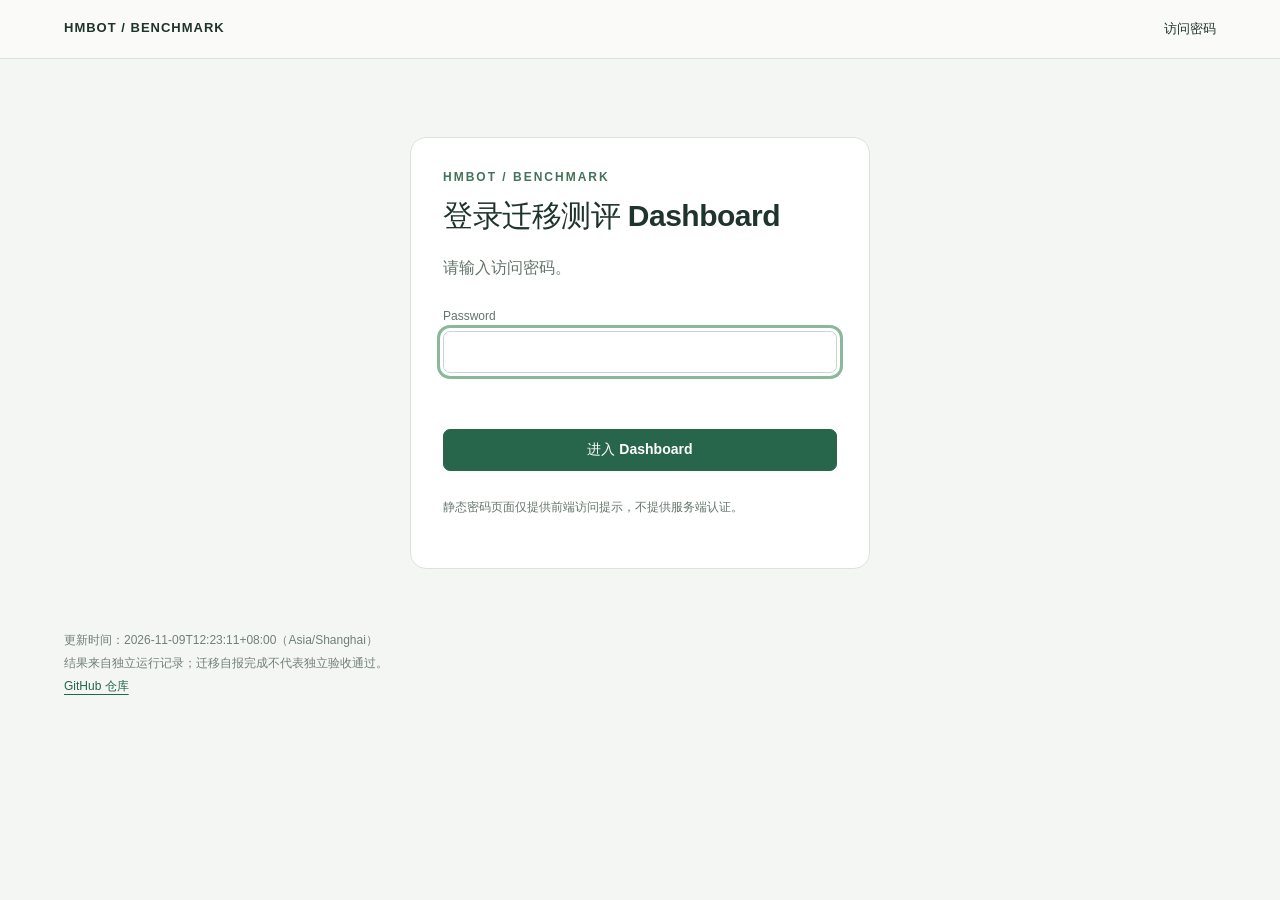
==== commit 3e15dd50: "Regenerate migration dashboard from published results" ====
--- a/index.html
+++ b/index.html
@@ -1 +1 @@
-<!doctype html><html lang="zh-CN"><head><meta charset="utf-8"><meta name="viewport" content="width=device-width,initial-scale=1"><title>迁移测评 · App 目录 · HMBot Benchmark</title><link rel="stylesheet" href="assets/dashboard.css"><script src="assets/static-login.js"></script><script defer src="assets/dashboard.js"></script></head><body><header><strong>HMBOT / BENCHMARK</strong><a href="index.html">全部 App ↗</a></header><main><div class="eyebrow">CROSS-PLATFORM MIGRATION</div><h1>每个 App，一份迁移成绩单。</h1><p class="intro">选择应用，比较不同模型、Harness 与实验批次的功能完备度、界面还原度和迁移成本。</p><div class="summary"><article><b>3</b><span>已登记 App</span></article><article><b>37</b><span>迁移运行记录</span></article><article><b>29</b><span>已有功能测评</span></article></div><div class="app-grid"><a class="app-card" href="experiments/cofi-android-harmony.html"><span class="app-icon">C</span><h2>Cofi</h2><p>Android → HarmonyOS<br>31 次运行 · 5 种 Harness</p><div><span class="badge good">26 次已有功能分</span></div><span class="arrow">查看结果与运行记录 →</span></a><a class="app-card" href="experiments/simple-calendar-android-harmony.html"><span class="app-icon">S</span><h2>Simple Calendar</h2><p>Android → HarmonyOS<br>3 次运行 · 3 种 Harness</p><div><span class="badge good">3 次已有功能分</span></div><span class="arrow">查看结果与运行记录 →</span></a><a class="app-card" href="experiments/omni-notes-android-harmony.html"><span class="app-icon">O</span><h2>Omni Notes</h2><p>Android → HarmonyOS<br>3 次运行 · 3 种 Harness</p><div><span class="badge warn">待测评</span></div><span class="arrow">查看结果与运行记录 →</span></a></div><footer>更新时间：2026-11-09T15:05:31+08:00（Asia/Shanghai）<br>结果来自独立运行记录；迁移自报完成不代表独立验收通过。<br><a href="https://github.com/mig-everything/hmbot-benchmark-dashboard">GitHub 仓库</a><button type="button" data-logout>退出登录</button></footer></main></body></html>+<!doctype html><html lang="zh-CN"><head><meta charset="utf-8"><meta name="viewport" content="width=device-width,initial-scale=1"><title>迁移测评 · App 目录 · HMBot Benchmark</title><link rel="stylesheet" href="assets/dashboard.css"><script src="assets/static-login.js"></script><script defer src="assets/dashboard.js"></script></head><body><header><strong>HMBOT / BENCHMARK</strong><a href="index.html">全部 App ↗</a></header><main><div class="eyebrow">CROSS-PLATFORM MIGRATION</div><h1>每个 App，一份迁移成绩单。</h1><p class="intro">选择应用，比较不同模型、Harness 与实验批次的功能完备度、界面还原度和迁移成本。</p><div class="summary"><article><b>3</b><span>已登记 App</span></article><article><b>34</b><span>迁移运行记录</span></article><article><b>26</b><span>已有功能测评</span></article></div><div class="app-grid"><a class="app-card" href="experiments/cofi-android-harmony.html"><span class="app-icon">C</span><h2>Cofi</h2><p>Android → HarmonyOS<br>28 次运行 · 5 种 Harness</p><div><span class="badge good">23 次已有功能分</span></div><span class="arrow">查看结果与运行记录 →</span></a><a class="app-card" href="experiments/simple-calendar-android-harmony.html"><span class="app-icon">S</span><h2>Simple Calendar</h2><p>Android → HarmonyOS<br>3 次运行 · 3 种 Harness</p><div><span class="badge good">3 次已有功能分</span></div><span class="arrow">查看结果与运行记录 →</span></a><a class="app-card" href="experiments/omni-notes-android-harmony.html"><span class="app-icon">O</span><h2>Omni Notes</h2><p>Android → HarmonyOS<br>3 次运行 · 3 种 Harness</p><div><span class="badge warn">待测评</span></div><span class="arrow">查看结果与运行记录 →</span></a></div><footer>更新时间：2026-11-09T12:23:11+08:00（Asia/Shanghai）<br>结果来自独立运行记录；迁移自报完成不代表独立验收通过。<br><a href="https://github.com/mig-everything/hmbot-benchmark-dashboard">GitHub 仓库</a><button type="button" data-logout>退出登录</button></footer></main></body></html>
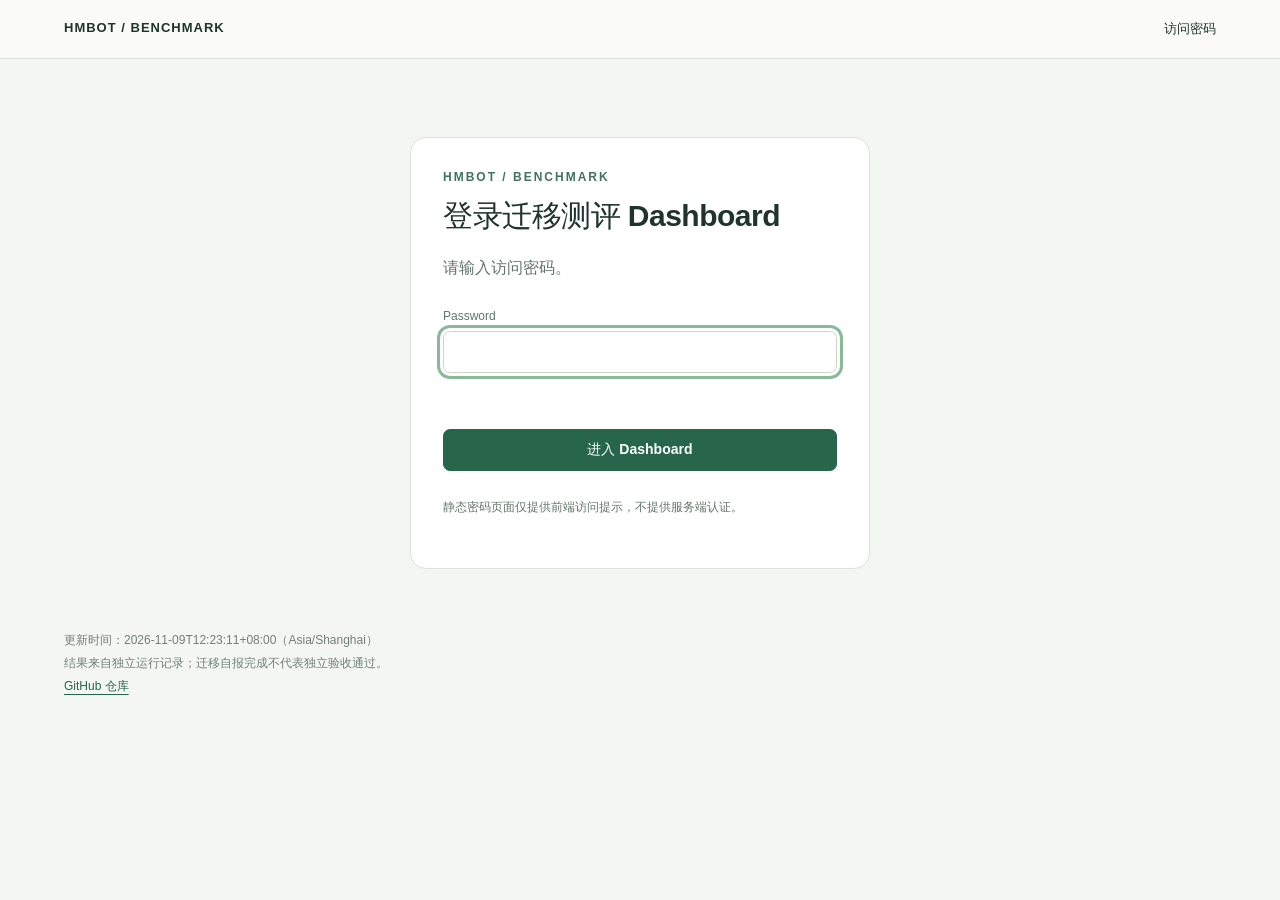
==== commit 90ccd5e9: "Point dashboard links to the Fuxi AI Labs copy" ====
--- a/index.html
+++ b/index.html
@@ -1 +1 @@
-<!doctype html><html lang="zh-CN"><head><meta charset="utf-8"><meta name="viewport" content="width=device-width,initial-scale=1"><title>迁移测评 · App 目录 · HMBot Benchmark</title><link rel="stylesheet" href="assets/dashboard.css"><script src="assets/static-login.js"></script><script defer src="assets/dashboard.js"></script></head><body><header><strong>HMBOT / BENCHMARK</strong><a href="index.html">全部 App ↗</a></header><main><div class="eyebrow">CROSS-PLATFORM MIGRATION</div><h1>每个 App，一份迁移成绩单。</h1><p class="intro">选择应用，比较不同模型、Harness 与实验批次的功能完备度、界面还原度和迁移成本。</p><div class="summary"><article><b>3</b><span>已登记 App</span></article><article><b>34</b><span>迁移运行记录</span></article><article><b>26</b><span>已有功能测评</span></article></div><div class="app-grid"><a class="app-card" href="experiments/cofi-android-harmony.html"><span class="app-icon">C</span><h2>Cofi</h2><p>Android → HarmonyOS<br>28 次运行 · 5 种 Harness</p><div><span class="badge good">23 次已有功能分</span></div><span class="arrow">查看结果与运行记录 →</span></a><a class="app-card" href="experiments/simple-calendar-android-harmony.html"><span class="app-icon">S</span><h2>Simple Calendar</h2><p>Android → HarmonyOS<br>3 次运行 · 3 种 Harness</p><div><span class="badge good">3 次已有功能分</span></div><span class="arrow">查看结果与运行记录 →</span></a><a class="app-card" href="experiments/omni-notes-android-harmony.html"><span class="app-icon">O</span><h2>Omni Notes</h2><p>Android → HarmonyOS<br>3 次运行 · 3 种 Harness</p><div><span class="badge warn">待测评</span></div><span class="arrow">查看结果与运行记录 →</span></a></div><footer>更新时间：2026-11-09T12:23:11+08:00（Asia/Shanghai）<br>结果来自独立运行记录；迁移自报完成不代表独立验收通过。<br><a href="https://github.com/mig-everything/hmbot-benchmark-dashboard">GitHub 仓库</a><button type="button" data-logout>退出登录</button></footer></main></body></html>+<!doctype html><html lang="zh-CN"><head><meta charset="utf-8"><meta name="viewport" content="width=device-width,initial-scale=1"><title>迁移测评 · App 目录 · HMBot Benchmark</title><link rel="stylesheet" href="assets/dashboard.css"><script src="assets/static-login.js"></script><script defer src="assets/dashboard.js"></script></head><body><header><strong>HMBOT / BENCHMARK</strong><a href="index.html">全部 App ↗</a></header><main><div class="eyebrow">CROSS-PLATFORM MIGRATION</div><h1>每个 App，一份迁移成绩单。</h1><p class="intro">选择应用，比较不同模型、Harness 与实验批次的功能完备度、界面还原度和迁移成本。</p><div class="summary"><article><b>3</b><span>已登记 App</span></article><article><b>34</b><span>迁移运行记录</span></article><article><b>26</b><span>已有功能测评</span></article></div><div class="app-grid"><a class="app-card" href="experiments/cofi-android-harmony.html"><span class="app-icon">C</span><h2>Cofi</h2><p>Android → HarmonyOS<br>28 次运行 · 5 种 Harness</p><div><span class="badge good">23 次已有功能分</span></div><span class="arrow">查看结果与运行记录 →</span></a><a class="app-card" href="experiments/simple-calendar-android-harmony.html"><span class="app-icon">S</span><h2>Simple Calendar</h2><p>Android → HarmonyOS<br>3 次运行 · 3 种 Harness</p><div><span class="badge good">3 次已有功能分</span></div><span class="arrow">查看结果与运行记录 →</span></a><a class="app-card" href="experiments/omni-notes-android-harmony.html"><span class="app-icon">O</span><h2>Omni Notes</h2><p>Android → HarmonyOS<br>3 次运行 · 3 种 Harness</p><div><span class="badge warn">待测评</span></div><span class="arrow">查看结果与运行记录 →</span></a></div><footer>更新时间：2026-11-09T12:23:11+08:00（Asia/Shanghai）<br>结果来自独立运行记录；迁移自报完成不代表独立验收通过。<br><a href="https://github.com/fuxi-ailabs/hmbot-benchmark-dashboard">GitHub 仓库</a><button type="button" data-logout>退出登录</button></footer></main></body></html>
